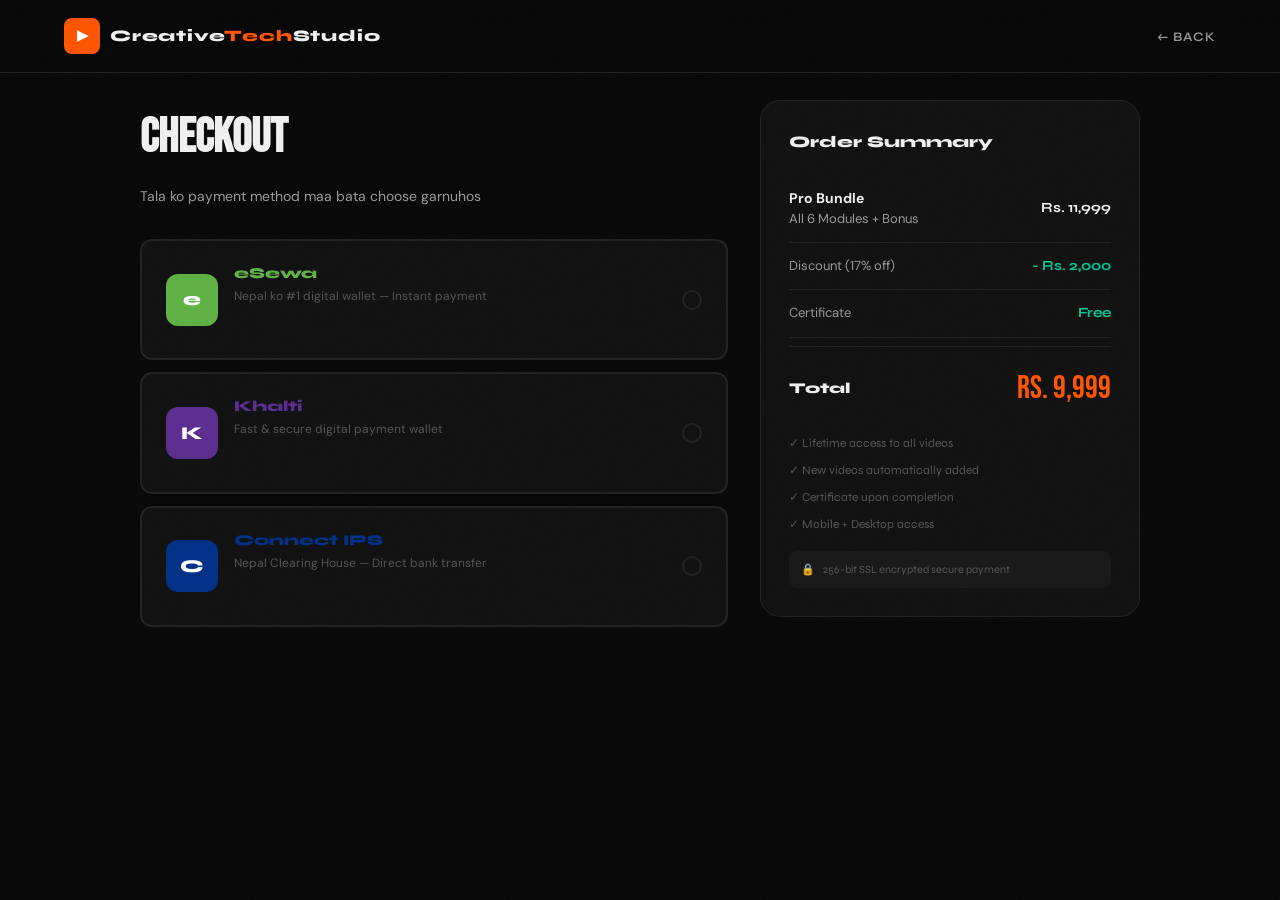
==== payment.html @ a8fd175f "Creative Tech Studio website" ====
<!DOCTYPE html>
<html lang="en">
<head>
  <meta charset="UTF-8"/><meta name="viewport" content="width=device-width, initial-scale=1.0"/>
  <title>Payment — Creative Tech Studio</title>
  <link rel="stylesheet" href="css/main.css"/>
  <link rel="stylesheet" href="css/auth.css"/>
  <!-- Khalti SDK -->
  <script src="https://khalti.s3.ap-south-1.amazonaws.com/KPG/dist/2020.12.17.0.0.0/khalti-checkout.uat.js"></script>
  <style>
    .pay-page { min-height:100vh; background:var(--bg); padding:100px 5% 60px; }
    .pay-inner { max-width:1000px; margin:0 auto; display:grid; grid-template-columns:1fr 380px; gap:32px; }
    @media(max-width:768px){ .pay-inner{grid-template-columns:1fr;} }
    .pay-left h1 { font-family:var(--font-head); font-size:48px; margin-bottom:8px; }
    .pay-left p { color:var(--text2); font-size:14px; margin-bottom:32px; }
    .pay-methods { display:flex; flex-direction:column; gap:12px; margin-bottom:28px; }
    .pay-method {
      background:var(--bg2); border:2px solid var(--border);
      border-radius:var(--radius); padding:20px 24px;
      display:flex; align-items:center; gap:16px;
      cursor:pointer; transition:var(--transition);
    }
    .pay-method:hover { border-color:rgba(255,85,0,0.4); }
    .pay-method.selected { border-color:var(--accent); background:rgba(255,85,0,0.05); }
    .pay-method-logo {
      width:52px; height:52px; border-radius:12px;
      display:grid; place-items:center;
      font-family:var(--font-ui); font-weight:900; font-size:18px;
      flex-shrink:0;
    }
    .pay-method-info h3 { font-family:var(--font-ui); font-size:15px; font-weight:800; }
    .pay-method-info p { font-size:12px; color:var(--text3); margin-top:2px; }
    .pay-method-radio {
      margin-left:auto; width:20px; height:20px;
      border:2px solid var(--border); border-radius:50%;
      display:grid; place-items:center; transition:var(--transition);
    }
    .pay-method.selected .pay-method-radio { border-color:var(--accent); }
    .pay-method.selected .pay-method-radio::after { content:''; width:10px; height:10px; background:var(--accent); border-radius:50%; }

    /* Order Summary */
    .order-summary {
      background:var(--bg2); border:1px solid var(--border);
      border-radius:var(--radius-lg); padding:28px;
      position:sticky; top:90px; height:fit-content;
    }
    .order-summary h3 { font-family:var(--font-ui); font-size:16px; font-weight:800; margin-bottom:20px; }
    .order-item { display:flex; justify-content:space-between; align-items:center; padding:12px 0; border-bottom:1px solid var(--border); }
    .order-item:last-of-type { border-bottom:none; }
    .order-item-name { font-size:13px; color:var(--text2); }
    .order-item-price { font-family:var(--font-ui); font-weight:700; font-size:14px; }
    .order-total { display:flex; justify-content:space-between; align-items:center; padding:16px 0 0; margin-top:8px; border-top:1px solid var(--border); }
    .order-total span:first-child { font-family:var(--font-ui); font-weight:800; font-size:15px; }
    .order-total .total-price { font-family:var(--font-head); font-size:32px; color:var(--accent); }
    .secure-badge { display:flex; align-items:center; gap:8px; font-size:11px; color:var(--text3); margin-top:16px; font-family:var(--font-ui); background:var(--bg3); padding:10px 12px; border-radius:8px; }

    /* Payment Forms */
    .payment-form-section { margin-top:24px; display:none; }
    .payment-form-section.active { display:block; }
    .pay-note { background:rgba(255,215,0,0.08); border:1px solid rgba(255,215,0,0.2); border-radius:8px; padding:12px 16px; font-size:12px; color:var(--accent2); margin-bottom:20px; font-family:var(--font-ui); line-height:1.6; }
    .btn-pay { width:100%; padding:16px; background:var(--accent); color:#fff; border:none; border-radius:10px; font-family:var(--font-ui); font-size:15px; font-weight:800; letter-spacing:0.05em; cursor:pointer; transition:var(--transition); display:flex; align-items:center; justify-content:center; gap:8px; }
    .btn-pay:hover { background:#ff6b1a; transform:translateY(-1px); box-shadow:0 8px 28px rgba(255,85,0,0.4); }
    .btn-pay.green { background:#60B246; }
    .btn-pay.green:hover { background:#4a9e35; }
    .btn-pay.purple { background:#5C2D91; }
    .btn-pay.purple:hover { background:#4a2275; }
    .btn-pay.blue { background:#003087; }
    .btn-pay.blue:hover { background:#002060; }
  </style>
</head>
<body>
<div class="noise"></div>
<div class="toast-container" id="toastContainer"></div>

<nav id="navbar" class="scrolled">
  <div class="nav-inner">
    <a href="index.html" class="nav-logo">
      <div class="logo-icon">▶</div>
      <span class="logo-text">Creative<em>Tech</em>Studio</span>
    </a>
    <ul class="nav-links">
      <li><a href="index.html">← Back</a></li>
    </ul>
  </div>
</nav>

<div class="pay-page">
  <div class="pay-inner">

    <!-- LEFT: Payment Methods -->
    <div class="pay-left">
      <h1>CHECKOUT</h1>
      <p>Tala ko payment method maa bata choose garnuhos</p>

      <div class="pay-methods">

        <!-- eSewa -->
        <div class="pay-method" id="pm-esewa" onclick="selectMethod('esewa')">
          <div class="pay-method-logo" style="background:#60B246;color:#fff;">e</div>
          <div class="pay-method-info">
            <h3 style="color:#60B246;">eSewa</h3>
            <p>Nepal ko #1 digital wallet — Instant payment</p>
          </div>
          <div class="pay-method-radio"></div>
        </div>

        <!-- Khalti -->
        <div class="pay-method" id="pm-khalti" onclick="selectMethod('khalti')">
          <div class="pay-method-logo" style="background:#5C2D91;color:#fff;">K</div>
          <div class="pay-method-info">
            <h3 style="color:#5C2D91;">Khalti</h3>
            <p>Fast & secure digital payment wallet</p>
          </div>
          <div class="pay-method-radio"></div>
        </div>

        <!-- Connect IPS -->
        <div class="pay-method" id="pm-cips" onclick="selectMethod('cips')">
          <div class="pay-method-logo" style="background:#003087;color:#fff;">C</div>
          <div class="pay-method-info">
            <h3 style="color:#003087;">Connect IPS</h3>
            <p>Nepal Clearing House — Direct bank transfer</p>
          </div>
          <div class="pay-method-radio"></div>
        </div>
      </div>

      <!-- eSewa Form -->
      <div class="payment-form-section" id="form-esewa">
        <div class="pay-note">⚠️ eSewa integration: <code>ESEWA_MERCHANT_CODE</code> lai tapaiko eSewa merchant code le replace garnuhos. Live URL: <code>https://esewa.com.np/epay/main</code></div>
        <!-- eSewa hidden form — POST to eSewa gateway -->
        <form id="esewaForm" action="https://uat.esewa.com.np/epay/main" method="POST">
          <input type="hidden" name="tAmt" value="9999"/>
          <input type="hidden" name="amt" value="9999"/>
          <input type="hidden" name="txAmt" value="0"/>
          <input type="hidden" name="pAmt" value="0"/>
          <input type="hidden" name="sAmt" value="0"/>
          <!-- Replace with your eSewa Merchant Code -->
          <input type="hidden" name="scd" value="EPAYTEST"/>
          <input type="hidden" name="pid" value="CTS-PRO-001"/>
          <input type="hidden" name="su" value="http://localhost/payment-success.html"/>
          <input type="hidden" name="fu" value="http://localhost/payment-failed.html"/>
        </form>
        <button class="btn-pay green" onclick="payWithEsewa()">
          <span>Pay Rs. 9,999 with eSewa</span>
          <svg width="20" height="20" viewBox="0 0 24 24" fill="none" stroke="currentColor" stroke-width="2"><path d="M5 12h14M12 5l7 7-7 7"/></svg>
        </button>
      </div>

      <!-- Khalti Form -->
      <div class="payment-form-section" id="form-khalti">
        <div class="pay-note">⚠️ Khalti integration: <code>YOUR_KHALTI_PUBLIC_KEY</code> lai tapaiko Khalti Dashboard bata public key le replace garnuhos.</div>
        <button class="btn-pay purple" onclick="payWithKhalti()">
          <span>Pay Rs. 9,999 with Khalti</span>
          <svg width="20" height="20" viewBox="0 0 24 24" fill="none" stroke="currentColor" stroke-width="2"><path d="M5 12h14M12 5l7 7-7 7"/></svg>
        </button>
      </div>

      <!-- Connect IPS Form -->
      <div class="payment-form-section" id="form-cips">
        <div class="pay-note">⚠️ Connect IPS integration: NCHL merchant credentials ra HMAC signature server-side generate garnuparccha. <a href="https://connectips.com" target="_blank" style="color:var(--accent2)">connectips.com</a> maa merchant account khol्nuhola.</div>
        <div class="form-group" style="margin-bottom:16px;">
          <label class="form-label">Your Bank</label>
          <select class="form-input" style="color:var(--text);">
            <option value="">Select your bank</option>
            <option>Nabil Bank</option>
            <option>Nepal Investment Bank</option>
            <option>Rastriya Banijya Bank</option>
            <option>Everest Bank</option>
            <option>Himalayan Bank</option>
            <option>Siddhartha Bank</option>
            <option>Global IME Bank</option>
            <option>Sanima Bank</option>
            <option>NIC Asia Bank</option>
            <option>Other</option>
          </select>
        </div>
        <button class="btn-pay blue" onclick="payWithCIPS()">
          <span>Pay Rs. 9,999 via Connect IPS</span>
          <svg width="20" height="20" viewBox="0 0 24 24" fill="none" stroke="currentColor" stroke-width="2"><path d="M5 12h14M12 5l7 7-7 7"/></svg>
        </button>
      </div>

    </div>

    <!-- RIGHT: Order Summary -->
    <div class="order-summary">
      <h3>Order Summary</h3>
      <div class="order-item">
        <div>
          <div class="order-item-name" style="font-weight:700;color:var(--text);font-size:14px;">Pro Bundle</div>
          <div class="order-item-name">All 6 Modules + Bonus</div>
        </div>
        <div class="order-item-price">Rs. 11,999</div>
      </div>
      <div class="order-item">
        <div class="order-item-name">Discount (17% off)</div>
        <div class="order-item-price" style="color:var(--green);">- Rs. 2,000</div>
      </div>
      <div class="order-item">
        <div class="order-item-name">Certificate</div>
        <div class="order-item-price" style="color:var(--green);">Free</div>
      </div>
      <div class="order-total">
        <span>Total</span>
        <span class="total-price">Rs. 9,999</span>
      </div>

      <div style="margin-top:20px;font-size:12px;color:var(--text3);font-family:var(--font-ui);">
        <div style="margin-bottom:8px;">✓ Lifetime access to all videos</div>
        <div style="margin-bottom:8px;">✓ New videos automatically added</div>
        <div style="margin-bottom:8px;">✓ Certificate upon completion</div>
        <div>✓ Mobile + Desktop access</div>
      </div>

      <div class="secure-badge">
        🔒 <span>256-bit SSL encrypted secure payment</span>
      </div>
    </div>
  </div>
</div>

<script src="js/auth.js"></script>
<script src="js/payment.js"></script>
</body>
</html>
---- css/main.css ----
/* ═══════════════════════════════════════════════
   CREATIVE TECH STUDIO — Main Stylesheet
   ═══════════════════════════════════════════════ */

@import url('https://fonts.googleapis.com/css2?family=Bebas+Neue&family=Syne:wght@400;600;700;800&family=DM+Sans:ital,opsz,wght@0,9..40,300;0,9..40,400;0,9..40,500;1,9..40,400&display=swap');

/* ── Variables ───────────────────────────────── */
:root {
  --bg:         #080808;
  --bg2:        #111111;
  --bg3:        #181818;
  --border:     #222222;
  --accent:     #FF5500;
  --accent2:    #FFD700;
  --accent3:    #00E5FF;
  --text:       #F0F0F0;
  --text2:      #999999;
  --text3:      #555555;
  --green:      #00C896;
  --purple:     #9999FF;
  --radius:     12px;
  --radius-lg:  20px;
  --shadow:     0 0 40px rgba(255,85,0,0.15);
  --transition: all 0.3s cubic-bezier(0.4,0,0.2,1);
  --font-head:  'Bebas Neue', sans-serif;
  --font-body:  'DM Sans', sans-serif;
  --font-ui:    'Syne', sans-serif;
}

/* ── Reset ───────────────────────────────────── */
*, *::before, *::after { box-sizing: border-box; margin: 0; padding: 0; }
html { scroll-behavior: smooth; font-size: 16px; }
body {
  background: var(--bg);
  color: var(--text);
  font-family: var(--font-body);
  line-height: 1.6;
  overflow-x: hidden;
}
a { color: inherit; text-decoration: none; }
button { cursor: pointer; font-family: var(--font-body); border: none; background: none; }
img { max-width: 100%; display: block; }
ul { list-style: none; }

/* ── Scrollbar ───────────────────────────────── */
::-webkit-scrollbar { width: 4px; }
::-webkit-scrollbar-track { background: var(--bg); }
::-webkit-scrollbar-thumb { background: var(--accent); border-radius: 2px; }

/* ── Selection ───────────────────────────────── */
::selection { background: var(--accent); color: #fff; }

/* ── Noise Overlay ───────────────────────────── */
.noise {
  position: fixed; inset: 0; z-index: 9999;
  pointer-events: none;
  opacity: 0.025;
  background-image: url("data:image/svg+xml,%3Csvg viewBox='0 0 256 256' xmlns='http://www.w3.org/2000/svg'%3E%3Cfilter id='noise'%3E%3CfeTurbulence type='fractalNoise' baseFrequency='0.9' numOctaves='4' stitchTiles='stitch'/%3E%3C/filter%3E%3Crect width='100%25' height='100%25' filter='url(%23noise)'/%3E%3C/svg%3E");
  background-size: 256px 256px;
}

/* ── Cursor ──────────────────────────────────── */
.cursor, .cursor-follower { position: fixed; border-radius: 50%; pointer-events: none; z-index: 9998; transition: transform 0.1s ease; }
.cursor { width: 8px; height: 8px; background: var(--accent); top: -4px; left: -4px; }
.cursor-follower { width: 32px; height: 32px; border: 1px solid rgba(255,85,0,0.4); top: -16px; left: -16px; transition: transform 0.15s ease, opacity 0.3s; }
.cursor.hover { transform: scale(2.5); background: var(--accent2); }
.cursor-follower.hover { transform: scale(1.8); opacity: 0; }
@media (pointer: coarse) { .cursor, .cursor-follower { display: none; } }

/* ── Navbar ──────────────────────────────────── */
#navbar {
  position: fixed; top: 0; left: 0; right: 0; z-index: 1000;
  padding: 0 5%;
  transition: var(--transition);
}
#navbar.scrolled {
  background: rgba(8,8,8,0.92);
  backdrop-filter: blur(20px);
  border-bottom: 1px solid var(--border);
}
.nav-inner {
  max-width: 1280px; margin: 0 auto;
  display: flex; align-items: center; justify-content: space-between;
  height: 72px;
}
.nav-logo { display: flex; align-items: center; gap: 10px; }
.logo-icon {
  width: 36px; height: 36px;
  background: var(--accent);
  border-radius: 8px;
  display: grid; place-items: center;
  font-size: 14px; color: #fff;
  font-family: var(--font-ui); font-weight: 700;
}
.logo-text {
  font-family: var(--font-ui);
  font-size: 16px; font-weight: 800;
  letter-spacing: 0.05em;
}
.logo-text em { color: var(--accent); font-style: normal; }

.nav-links { display: flex; align-items: center; gap: 36px; }
.nav-links a {
  font-family: var(--font-ui); font-size: 13px; font-weight: 600;
  letter-spacing: 0.08em; text-transform: uppercase;
  color: var(--text2); transition: var(--transition);
}
.nav-links a:hover { color: var(--text); }
.nav-links .nav-cta {
  background: var(--accent);
  color: #fff; padding: 9px 22px;
  border-radius: 6px;
  transition: var(--transition);
}
.nav-links .nav-cta:hover { background: #ff6b1a; transform: translateY(-1px); }

.hamburger { display: none; flex-direction: column; gap: 5px; padding: 4px; }
.hamburger span { width: 24px; height: 2px; background: var(--text); border-radius: 2px; transition: var(--transition); display: block; }
.hamburger.open span:nth-child(1) { transform: translateY(7px) rotate(45deg); }
.hamburger.open span:nth-child(2) { opacity: 0; }
.hamburger.open span:nth-child(3) { transform: translateY(-7px) rotate(-45deg); }

.mobile-menu {
  position: fixed; inset: 0; z-index: 999;
  background: var(--bg2);
  display: flex; align-items: center; justify-content: center;
  transform: translateX(-100%);
  transition: transform 0.4s cubic-bezier(0.4,0,0.2,1);
}
.mobile-menu.open { transform: translateX(0); }
.mobile-menu ul { display: flex; flex-direction: column; align-items: center; gap: 32px; }
.mobile-menu a { font-family: var(--font-head); font-size: 40px; color: var(--text2); transition: var(--transition); }
.mobile-menu a:hover { color: var(--accent); }

/* ── Hero ────────────────────────────────────── */
.hero {
  min-height: 100vh; position: relative;
  display: flex; align-items: center;
  padding: 120px 5% 60px;
  overflow: hidden;
}
.hero-bg { position: absolute; inset: 0; }
.orb {
  position: absolute; border-radius: 50%;
  filter: blur(80px); opacity: 0.15;
  animation: orbFloat 8s ease-in-out infinite;
}
.orb-1 { width: 500px; height: 500px; background: var(--accent); top: -100px; right: -100px; animation-delay: 0s; }
.orb-2 { width: 300px; height: 300px; background: var(--accent3); bottom: 100px; left: -50px; animation-delay: 3s; }
.orb-3 { width: 200px; height: 200px; background: var(--accent2); top: 50%; left: 40%; animation-delay: 5s; }
@keyframes orbFloat {
  0%, 100% { transform: translate(0,0) scale(1); }
  50% { transform: translate(20px,-30px) scale(1.1); }
}
.grid-lines {
  position: absolute; inset: 0;
  background-image:
    linear-gradient(rgba(255,255,255,0.02) 1px, transparent 1px),
    linear-gradient(90deg, rgba(255,255,255,0.02) 1px, transparent 1px);
  background-size: 60px 60px;
}

.hero-content { max-width: 1280px; margin: 0 auto; width: 100%; position: relative; z-index: 2; }
.hero-badge {
  display: inline-flex; align-items: center; gap: 8px;
  background: rgba(255,85,0,0.1);
  border: 1px solid rgba(255,85,0,0.3);
  color: var(--accent);
  padding: 8px 16px; border-radius: 100px;
  font-family: var(--font-ui); font-size: 11px; font-weight: 700;
  letter-spacing: 0.15em; text-transform: uppercase;
  margin-bottom: 24px;
}
.badge-dot {
  width: 6px; height: 6px; background: var(--accent);
  border-radius: 50%;
  animation: pulse 2s ease-in-out infinite;
}
@keyframes pulse { 0%,100%{opacity:1;transform:scale(1)} 50%{opacity:0.5;transform:scale(1.4)} }

.hero-title {
  font-family: var(--font-head);
  font-size: clamp(64px, 10vw, 120px);
  line-height: 0.92;
  letter-spacing: 0.02em;
  margin-bottom: 28px;
}
.title-line { display: block; }
.accent-line {
  -webkit-text-stroke: 2px var(--accent);
  color: transparent;
  position: relative;
}

.hero-desc {
  font-size: 16px; color: var(--text2); line-height: 1.7;
  max-width: 560px; margin-bottom: 40px;
}

.hero-btns { display: flex; gap: 16px; align-items: center; flex-wrap: wrap; margin-bottom: 64px; }
.btn-primary {
  display: inline-flex; align-items: center; gap: 10px;
  background: var(--accent); color: #fff;
  padding: 14px 28px; border-radius: 8px;
  font-family: var(--font-ui); font-weight: 700; font-size: 14px;
  letter-spacing: 0.05em;
  transition: var(--transition);
  position: relative; overflow: hidden;
}
.btn-primary::before {
  content: ''; position: absolute; inset: 0;
  background: linear-gradient(135deg,rgba(255,255,255,0.1),transparent);
  opacity: 0; transition: var(--transition);
}
.btn-primary:hover { transform: translateY(-2px); box-shadow: 0 8px 30px rgba(255,85,0,0.4); }
.btn-primary:hover::before { opacity: 1; }

.btn-ghost {
  display: inline-flex; align-items: center; gap: 10px;
  border: 1px solid var(--border); color: var(--text2);
  padding: 14px 28px; border-radius: 8px;
  font-family: var(--font-ui); font-weight: 600; font-size: 14px;
  letter-spacing: 0.05em; transition: var(--transition);
}
.btn-ghost:hover { border-color: var(--accent); color: var(--accent); background: rgba(255,85,0,0.05); }

.btn-secondary {
  display: inline-flex; align-items: center; gap: 10px;
  background: var(--bg3); color: var(--text);
  padding: 12px 24px; border-radius: 8px;
  font-family: var(--font-ui); font-weight: 600; font-size: 13px;
  border: 1px solid var(--border); transition: var(--transition);
}
.btn-secondary:hover { border-color: var(--accent); color: var(--accent); }

.hero-stats { display: flex; align-items: center; gap: 0; flex-wrap: wrap; }
.stat { padding: 0 32px; text-align: center; }
.stat:first-child { padding-left: 0; }
.stat-num { font-family: var(--font-head); font-size: 52px; color: var(--accent); line-height: 1; }
.stat-plus { font-family: var(--font-head); font-size: 32px; color: var(--accent); }
.stat-suffix { font-family: var(--font-head); font-size: 28px; color: var(--text2); }
.stat-label { display: block; font-family: var(--font-ui); font-size: 11px; color: var(--text3); letter-spacing: 0.12em; text-transform: uppercase; margin-top: 4px; font-weight: 600; }
.stat-divider { width: 1px; height: 48px; background: var(--border); }

.scroll-indicator {
  position: absolute; bottom: 40px; left: 5%;
  display: flex; flex-direction: column; align-items: center; gap: 8px;
  color: var(--text3); font-family: var(--font-ui); font-size: 10px;
  letter-spacing: 0.2em; text-transform: uppercase; font-weight: 600;
}
.scroll-line {
  width: 1px; height: 60px;
  background: linear-gradient(to bottom, var(--accent), transparent);
  animation: scrollLine 2s ease-in-out infinite;
}
@keyframes scrollLine { 0%,100%{opacity:1;transform:scaleY(1)} 50%{opacity:0.3;transform:scaleY(0.5)} }

/* ── Section Commons ─────────────────────────── */
section { padding: 100px 5%; }
.section-header { margin-bottom: 64px; }
.section-tag {
  display: inline-block;
  font-family: var(--font-ui); font-size: 11px; font-weight: 700;
  letter-spacing: 0.2em; text-transform: uppercase; color: var(--accent);
  background: rgba(255,85,0,0.1); border: 1px solid rgba(255,85,0,0.2);
  padding: 6px 14px; border-radius: 4px; margin-bottom: 16px;
}
.section-title {
  font-family: var(--font-head); font-size: clamp(40px, 6vw, 72px);
  line-height: 0.95; color: var(--text);
}
.section-title em { color: var(--accent); font-style: normal; }

/* ── Modules Grid ────────────────────────────── */
.modules-section { background: var(--bg); }
.modules-grid {
  max-width: 1280px; margin: 0 auto;
  display: grid;
  grid-template-columns: repeat(auto-fill, minmax(340px, 1fr));
  gap: 20px;
}

.module-card {
  background: var(--bg2);
  border: 1px solid var(--border);
  border-radius: var(--radius-lg);
  padding: 32px;
  position: relative; overflow: hidden;
  transition: var(--transition);
  cursor: default;
}
.module-card::before {
  content: ''; position: absolute; top: 0; left: 0; right: 0;
  height: 2px;
  background: var(--card-color, var(--accent));
}
.module-card:hover { border-color: rgba(255,85,0,0.3); transform: translateY(-4px); }
.card-glow {
  position: absolute; top: -60px; right: -60px;
  width: 160px; height: 160px;
  background: var(--glow);
  border-radius: 50%; filter: blur(60px); opacity: 0;
  transition: opacity 0.4s;
}
.module-card:hover .card-glow { opacity: 0.12; }

.card-header { display: flex; justify-content: space-between; align-items: flex-start; margin-bottom: 20px; }
.card-badge {
  width: 44px; height: 44px; border-radius: 10px;
  display: grid; place-items: center;
  font-family: var(--font-ui); font-weight: 800; font-size: 14px; color: #fff;
  letter-spacing: 0.05em;
}
.card-num { font-family: var(--font-head); font-size: 48px; color: var(--border); line-height: 1; }
.card-title { font-family: var(--font-head); font-size: 26px; line-height: 1.1; margin-bottom: 8px; }
.card-sub { font-size: 12px; color: var(--text3); font-style: italic; margin-bottom: 24px; font-family: var(--font-ui); }
.card-levels { display: flex; flex-direction: column; gap: 8px; margin-bottom: 24px; }
.level-row { display: flex; align-items: center; justify-content: space-between; }
.level-tag {
  font-family: var(--font-ui); font-size: 10px; font-weight: 700;
  letter-spacing: 0.1em; text-transform: uppercase;
  padding: 3px 10px; border-radius: 100px;
}
.level-tag.beginner { background: rgba(0,200,150,0.15); color: var(--green); }
.level-tag.intermediate { background: rgba(255,215,0,0.15); color: var(--accent2); }
.level-tag.pro { background: rgba(255,85,0,0.15); color: var(--accent); }
.level-topics { font-size: 12px; color: var(--text3); font-family: var(--font-ui); }

.card-topics { overflow: hidden; max-height: 0; transition: max-height 0.5s cubic-bezier(0.4,0,0.2,1); }
.card-topics.open { max-height: 1000px; }
.topic-list { padding-top: 16px; border-top: 1px solid var(--border); }
.topic-group { margin-bottom: 16px; }
.tg-label { font-family: var(--font-ui); font-size: 11px; font-weight: 700; color: var(--text2); margin-bottom: 8px; letter-spacing: 0.08em; }
.topic-group ul { display: flex; flex-direction: column; gap: 6px; }
.topic-group li {
  font-size: 12px; color: var(--text2); padding-left: 14px; position: relative; line-height: 1.5;
}
.topic-group li::before { content: '›'; position: absolute; left: 0; color: var(--accent); font-weight: 700; }

.card-toggle {
  display: flex; align-items: center; gap: 6px;
  font-family: var(--font-ui); font-size: 12px; font-weight: 700;
  color: var(--accent); letter-spacing: 0.05em;
  padding: 10px 0; border-bottom: none; width: 100%;
  transition: var(--transition);
}
.card-toggle:hover { gap: 10px; }
.card-toggle svg { transition: transform 0.3s; }
.card-toggle.active svg { transform: rotate(180deg); }

/* ── Bonus ───────────────────────────────────── */
.bonus-section { background: var(--bg2); }
.bonus-grid { max-width: 1280px; margin: 0 auto; display: grid; grid-template-columns: repeat(auto-fill, minmax(280px, 1fr)); gap: 16px; }
.bonus-card {
  background: var(--bg3); border: 1px solid var(--border);
  border-radius: var(--radius); padding: 24px;
  display: flex; gap: 16px; align-items: flex-start;
  transition: var(--transition);
}
.bonus-card:hover { border-color: rgba(255,215,0,0.3); transform: translateY(-2px); }
.bonus-icon {
  width: 40px; height: 40px; flex-shrink: 0;
  background: rgba(255,215,0,0.1); border-radius: 10px;
  display: grid; place-items: center; font-size: 20px;
}
.bonus-card h4 { font-family: var(--font-ui); font-size: 14px; font-weight: 700; color: var(--accent2); margin-bottom: 6px; }
.bonus-card p { font-size: 12px; color: var(--text2); line-height: 1.6; }

/* ── Pricing ─────────────────────────────────── */
.pricing-section { background: var(--bg); }
.pricing-grid { max-width: 1280px; margin: 0 auto; display: grid; grid-template-columns: repeat(auto-fill, minmax(300px, 1fr)); gap: 20px; }
.price-card {
  background: var(--bg2); border: 1px solid var(--border);
  border-radius: var(--radius-lg); padding: 40px 32px;
  position: relative; transition: var(--transition);
}
.price-card.featured {
  border-color: var(--accent);
  background: linear-gradient(135deg, rgba(255,85,0,0.05), var(--bg2));
}
.price-card:hover { transform: translateY(-4px); }
.price-popular {
  position: absolute; top: -12px; left: 50%; transform: translateX(-50%);
  background: var(--accent); color: #fff;
  font-family: var(--font-ui); font-size: 10px; font-weight: 800;
  letter-spacing: 0.15em; text-transform: uppercase;
  padding: 4px 16px; border-radius: 100px;
}
.price-name { font-family: var(--font-ui); font-size: 13px; font-weight: 700; color: var(--text3); letter-spacing: 0.1em; text-transform: uppercase; margin-bottom: 16px; }
.price-amount { font-family: var(--font-head); font-size: 56px; color: var(--text); line-height: 1; margin-bottom: 4px; }
.price-currency { font-family: var(--font-ui); font-size: 18px; color: var(--accent); vertical-align: top; line-height: 2; }
.price-period { font-size: 13px; color: var(--text3); margin-bottom: 32px; }
.price-features { display: flex; flex-direction: column; gap: 12px; margin-bottom: 32px; }
.price-feat { display: flex; align-items: center; gap: 10px; font-size: 13px; color: var(--text2); }
.price-feat .check { color: var(--green); font-weight: 700; }
.price-feat .cross { color: var(--text3); }

/* ── Payment Methods ─────────────────────────── */
.payment-section { background: var(--bg2); }
.payment-logos { max-width: 1280px; margin: 0 auto; display: flex; align-items: center; justify-content: center; gap: 20px; flex-wrap: wrap; }
.pay-logo {
  background: var(--bg3); border: 1px solid var(--border);
  border-radius: var(--radius); padding: 20px 36px;
  display: flex; align-items: center; gap: 12px;
  transition: var(--transition); cursor: default;
}
.pay-logo:hover { border-color: var(--accent); transform: translateY(-2px); }
.pay-logo-icon { width: 36px; height: 36px; border-radius: 8px; display: grid; place-items: center; font-size: 18px; font-weight: 900; font-family: var(--font-ui); }
.pay-logo-name { font-family: var(--font-ui); font-weight: 700; font-size: 16px; }
.esewa-icon { background: #60B246; color: #fff; }
.khalti-icon { background: #5C2D91; color: #fff; }
.cips-icon { background: #003087; color: #fff; }
.esewa-name { color: #60B246; }
.khalti-name { color: #5C2D91; }
.cips-name { color: #003087; }

/* ── Schedule ────────────────────────────────── */
.schedule-section { background: var(--bg); }
.schedule-grid { max-width: 900px; margin: 0 auto; display: flex; flex-direction: column; gap: 0; position: relative; }
.schedule-grid::before {
  content: ''; position: absolute; left: 60px; top: 0; bottom: 0; width: 1px;
  background: linear-gradient(to bottom, var(--accent), transparent);
}
.schedule-item {
  display: flex; gap: 32px; align-items: flex-start;
  padding: 24px 0; border-bottom: 1px solid var(--border);
  position: relative;
}
.schedule-item:last-child { border-bottom: none; }
.sched-week {
  min-width: 120px; text-align: right;
  font-family: var(--font-head); font-size: 18px; color: var(--accent);
  padding-right: 0;
}
.sched-dot {
  width: 12px; height: 12px; flex-shrink: 0;
  background: var(--accent); border-radius: 50%;
  margin-top: 4px; position: relative; z-index: 1;
  box-shadow: 0 0 0 4px rgba(255,85,0,0.2);
}
.sched-content h4 { font-family: var(--font-ui); font-weight: 700; font-size: 15px; color: var(--text); }
.sched-content p { font-size: 13px; color: var(--text2); margin-top: 4px; }

/* ── CTA / Enroll ────────────────────────────── */
.enroll-section {
  background: var(--bg2);
  text-align: center; padding: 120px 5%;
}
.enroll-inner { max-width: 700px; margin: 0 auto; }
.enroll-section .section-title { margin-bottom: 20px; }
.enroll-section p { font-size: 16px; color: var(--text2); margin-bottom: 40px; max-width: 500px; margin-left: auto; margin-right: auto; }
.enroll-btns { display: flex; gap: 16px; justify-content: center; flex-wrap: wrap; }

/* ── Footer ──────────────────────────────────── */
footer {
  background: var(--bg); border-top: 1px solid var(--border);
  padding: 60px 5% 32px;
}
.footer-inner { max-width: 1280px; margin: 0 auto; }
.footer-top { display: flex; justify-content: space-between; align-items: flex-start; gap: 40px; margin-bottom: 48px; flex-wrap: wrap; }
.footer-brand .logo-text { font-size: 20px; margin-bottom: 12px; }
.footer-brand p { font-size: 13px; color: var(--text3); max-width: 280px; line-height: 1.7; }
.footer-links h5 { font-family: var(--font-ui); font-size: 11px; font-weight: 700; color: var(--text3); letter-spacing: 0.15em; text-transform: uppercase; margin-bottom: 16px; }
.footer-links ul { display: flex; flex-direction: column; gap: 10px; }
.footer-links a { font-size: 13px; color: var(--text2); transition: var(--transition); }
.footer-links a:hover { color: var(--accent); }
.footer-bottom { border-top: 1px solid var(--border); padding-top: 24px; display: flex; justify-content: space-between; align-items: center; flex-wrap: wrap; gap: 12px; }
.footer-bottom p { font-size: 12px; color: var(--text3); }

/* ── Reveal Animation ───────────────────────── */
.reveal {
  opacity: 0; transform: translateY(30px);
  transition: opacity 0.7s cubic-bezier(0.4,0,0.2,1), transform 0.7s cubic-bezier(0.4,0,0.2,1);
}
.reveal.visible { opacity: 1; transform: translateY(0); }
.reveal-delay-1 { transition-delay: 0.1s; }
.reveal-delay-2 { transition-delay: 0.2s; }
.reveal-delay-3 { transition-delay: 0.3s; }
.reveal-delay-4 { transition-delay: 0.4s; }

/* ── Responsive ──────────────────────────────── */
@media (max-width: 768px) {
  .nav-links { display: none; }
  .hamburger { display: flex; }
  .hero-title { font-size: clamp(52px, 14vw, 80px); }
  .hero-stats { gap: 0; }
  .stat { padding: 0 16px; }
  .stat-num { font-size: 38px; }
  .stat-divider { height: 32px; }
  .schedule-grid::before { left: 80px; }
  .sched-week { min-width: 80px; font-size: 14px; }
  .modules-grid, .bonus-grid, .pricing-grid { grid-template-columns: 1fr; }
  section { padding: 72px 5%; }
}
---- css/auth.css ----
/* ═══════════════════════════════════════════════
   CREATIVE TECH STUDIO — Auth Stylesheet
   ═══════════════════════════════════════════════ */

.auth-page {
  min-height: 100vh;
  display: flex;
  background: var(--bg);
  position: relative;
  overflow: hidden;
}

/* ── Left Panel ──────────────────────────────── */
.auth-left {
  flex: 1;
  display: none;
  flex-direction: column;
  justify-content: space-between;
  padding: 48px;
  background: linear-gradient(135deg, #0F0A00, #1A0800);
  border-right: 1px solid var(--border);
  position: relative;
  overflow: hidden;
}
@media (min-width: 1024px) { .auth-left { display: flex; } }

.auth-left-bg {
  position: absolute; inset: 0;
  background-image: radial-gradient(circle at 30% 50%, rgba(255,85,0,0.08) 0%, transparent 60%),
                    radial-gradient(circle at 80% 80%, rgba(255,215,0,0.05) 0%, transparent 50%);
}
.auth-left-grid {
  position: absolute; inset: 0;
  background-image:
    linear-gradient(rgba(255,255,255,0.02) 1px, transparent 1px),
    linear-gradient(90deg, rgba(255,255,255,0.02) 1px, transparent 1px);
  background-size: 40px 40px;
}
.auth-left-content { position: relative; z-index: 2; }
.auth-left-brand { margin-bottom: 48px; }
.auth-left-brand .nav-logo { margin-bottom: 0; }
.auth-tagline {
  font-family: var(--font-head);
  font-size: 52px; line-height: 0.92;
  margin-top: 40px;
}
.auth-tagline .orange { color: var(--accent); }
.auth-tagline .outline {
  -webkit-text-stroke: 1px rgba(255,255,255,0.3);
  color: transparent;
}
.auth-desc { font-size: 14px; color: var(--text2); line-height: 1.7; max-width: 360px; margin-top: 20px; }

.auth-features { position: relative; z-index: 2; }
.auth-feature-item { display: flex; align-items: center; gap: 12px; margin-bottom: 16px; }
.auth-feature-icon {
  width: 36px; height: 36px; flex-shrink: 0;
  background: rgba(255,85,0,0.1); border-radius: 8px;
  display: grid; place-items: center; font-size: 16px;
}
.auth-feature-item span { font-size: 13px; color: var(--text2); font-family: var(--font-ui); }
.auth-feature-item strong { color: var(--text); }

/* ── Right Panel ─────────────────────────────── */
.auth-right {
  flex: 1; max-width: 560px; width: 100%;
  display: flex; align-items: center; justify-content: center;
  padding: 48px 40px;
  overflow-y: auto;
}
@media (min-width: 1024px) { .auth-right { max-width: 480px; } }

.auth-box { width: 100%; max-width: 420px; }

/* Mobile logo */
.auth-mobile-logo {
  display: flex; align-items: center; gap: 10px;
  margin-bottom: 40px;
}
@media (min-width: 1024px) { .auth-mobile-logo { display: none; } }

/* ── Auth Tabs ───────────────────────────────── */
.auth-tabs {
  display: flex; gap: 0;
  background: var(--bg2);
  border-radius: 10px; padding: 4px;
  margin-bottom: 36px;
  border: 1px solid var(--border);
}
.auth-tab {
  flex: 1; padding: 10px;
  font-family: var(--font-ui); font-size: 13px; font-weight: 700;
  text-align: center; border-radius: 8px;
  color: var(--text3); transition: var(--transition);
  cursor: pointer; border: none; background: none;
}
.auth-tab.active {
  background: var(--accent); color: #fff;
  box-shadow: 0 4px 16px rgba(255,85,0,0.3);
}

/* ── Form ────────────────────────────────────── */
.auth-form-title {
  font-family: var(--font-head); font-size: 36px;
  color: var(--text); margin-bottom: 8px;
}
.auth-form-sub { font-size: 13px; color: var(--text3); margin-bottom: 32px; }
.auth-form-sub a { color: var(--accent); }

.form-group { margin-bottom: 20px; position: relative; }
.form-label {
  display: block; font-family: var(--font-ui);
  font-size: 12px; font-weight: 700;
  color: var(--text2); letter-spacing: 0.08em;
  text-transform: uppercase; margin-bottom: 8px;
}
.form-input {
  width: 100%; padding: 13px 16px;
  background: var(--bg2); border: 1px solid var(--border);
  border-radius: 8px; color: var(--text);
  font-family: var(--font-body); font-size: 14px;
  transition: var(--transition); outline: none;
  -webkit-appearance: none;
}
.form-input:focus { border-color: var(--accent); box-shadow: 0 0 0 3px rgba(255,85,0,0.1); }
.form-input.error { border-color: #FF4444; }
.form-input::placeholder { color: var(--text3); }

.form-input-icon { position: relative; }
.form-input-icon .form-input { padding-right: 44px; }
.input-icon {
  position: absolute; right: 14px; top: 50%;
  transform: translateY(-50%);
  color: var(--text3); cursor: pointer; transition: var(--transition);
  display: flex; align-items: center;
}
.input-icon:hover { color: var(--accent); }

.form-error {
  font-size: 11px; color: #FF4444;
  margin-top: 6px; display: none; font-family: var(--font-ui);
}
.form-error.show { display: block; }

.form-row { display: grid; grid-template-columns: 1fr 1fr; gap: 16px; }

.form-check { display: flex; align-items: flex-start; gap: 10px; margin-bottom: 24px; }
.form-check input[type="checkbox"] { 
  width: 16px; height: 16px; flex-shrink: 0; margin-top: 2px;
  accent-color: var(--accent); cursor: pointer;
}
.form-check label { font-size: 12px; color: var(--text2); cursor: pointer; line-height: 1.5; }
.form-check a { color: var(--accent); }

.form-forgot {
  display: flex; justify-content: flex-end;
  margin-top: -12px; margin-bottom: 24px;
}
.form-forgot a { font-size: 12px; color: var(--accent); font-family: var(--font-ui); font-weight: 600; transition: var(--transition); }
.form-forgot a:hover { text-decoration: underline; }

.btn-auth {
  width: 100%; padding: 14px;
  background: var(--accent); color: #fff;
  border-radius: 8px; border: none;
  font-family: var(--font-ui); font-size: 14px; font-weight: 800;
  letter-spacing: 0.05em; text-transform: uppercase;
  cursor: pointer; transition: var(--transition);
  display: flex; align-items: center; justify-content: center; gap: 8px;
  position: relative; overflow: hidden;
}
.btn-auth:hover { background: #ff6b1a; transform: translateY(-1px); box-shadow: 0 8px 24px rgba(255,85,0,0.35); }
.btn-auth:active { transform: translateY(0); }
.btn-auth.loading { pointer-events: none; opacity: 0.7; }
.btn-spinner {
  width: 18px; height: 18px;
  border: 2px solid rgba(255,255,255,0.3);
  border-top-color: #fff;
  border-radius: 50%;
  animation: spin 0.7s linear infinite;
  display: none;
}
.btn-auth.loading .btn-spinner { display: block; }
.btn-auth.loading .btn-text { opacity: 0.7; }
@keyframes spin { to { transform: rotate(360deg); } }

.auth-divider {
  display: flex; align-items: center; gap: 12px;
  margin: 24px 0; color: var(--text3); font-size: 12px;
  font-family: var(--font-ui);
}
.auth-divider::before, .auth-divider::after {
  content: ''; flex: 1; height: 1px; background: var(--border);
}

/* ── Success Box ─────────────────────────────── */
.auth-success {
  text-align: center; padding: 20px;
  display: none;
}
.auth-success.show { display: block; }
.success-icon {
  width: 72px; height: 72px; margin: 0 auto 20px;
  background: rgba(0,200,150,0.1); border-radius: 50%;
  border: 2px solid var(--green);
  display: flex; align-items: center; justify-content: center;
  font-size: 32px;
}
.auth-success h3 { font-family: var(--font-head); font-size: 28px; margin-bottom: 12px; }
.auth-success p { font-size: 13px; color: var(--text2); line-height: 1.7; }

/* ── Password Strength ───────────────────────── */
.pw-strength { margin-top: 8px; }
.pw-strength-bar {
  height: 3px; background: var(--border); border-radius: 2px; overflow: hidden; margin-bottom: 4px;
}
.pw-strength-fill {
  height: 100%; border-radius: 2px; width: 0;
  transition: width 0.4s, background 0.4s;
}
.pw-strength-text { font-size: 11px; font-family: var(--font-ui); color: var(--text3); }

/* ── OTP Input ───────────────────────────────── */
.otp-inputs { display: flex; gap: 12px; justify-content: center; margin: 24px 0; }
.otp-input {
  width: 52px; height: 60px;
  background: var(--bg2); border: 1px solid var(--border);
  border-radius: 10px; text-align: center;
  font-family: var(--font-head); font-size: 28px; color: var(--text);
  outline: none; transition: var(--transition);
}
.otp-input:focus { border-color: var(--accent); box-shadow: 0 0 0 3px rgba(255,85,0,0.1); }
.otp-input.filled { border-color: var(--green); }

.resend-otp { text-align: center; font-size: 12px; color: var(--text3); margin-top: 12px; font-family: var(--font-ui); }
.resend-otp button { color: var(--accent); font-weight: 700; background: none; border: none; cursor: pointer; font-size: 12px; font-family: var(--font-ui); }
.resend-otp button:disabled { color: var(--text3); cursor: default; }

/* ── Password Reset Steps ────────────────────── */
.step-indicator {
  display: flex; align-items: center; gap: 0;
  margin-bottom: 32px;
}
.step-dot {
  width: 28px; height: 28px; border-radius: 50%;
  background: var(--bg3); border: 1px solid var(--border);
  display: grid; place-items: center;
  font-family: var(--font-ui); font-size: 11px; font-weight: 800;
  color: var(--text3); transition: var(--transition);
}
.step-dot.active { background: var(--accent); border-color: var(--accent); color: #fff; }
.step-dot.done { background: var(--green); border-color: var(--green); color: #fff; }
.step-line { flex: 1; height: 1px; background: var(--border); }
.step-line.done { background: var(--green); }

/* ── Forgot Page Specific ────────────────────── */
.forgot-step { display: none; }
.forgot-step.active { display: block; }

/* ── Toast Notification ──────────────────────── */
.toast-container {
  position: fixed; top: 88px; right: 24px; z-index: 9000;
  display: flex; flex-direction: column; gap: 8px;
}
.toast {
  background: var(--bg2); border: 1px solid var(--border);
  border-radius: 10px; padding: 14px 18px;
  display: flex; align-items: center; gap: 12px;
  min-width: 280px; max-width: 360px;
  box-shadow: 0 8px 32px rgba(0,0,0,0.5);
  transform: translateX(120%); transition: transform 0.4s cubic-bezier(0.4,0,0.2,1);
  font-family: var(--font-ui);
}
.toast.show { transform: translateX(0); }
.toast.success { border-color: var(--green); }
.toast.error { border-color: #FF4444; }
.toast-icon { font-size: 20px; flex-shrink: 0; }
.toast-message { font-size: 13px; color: var(--text); }
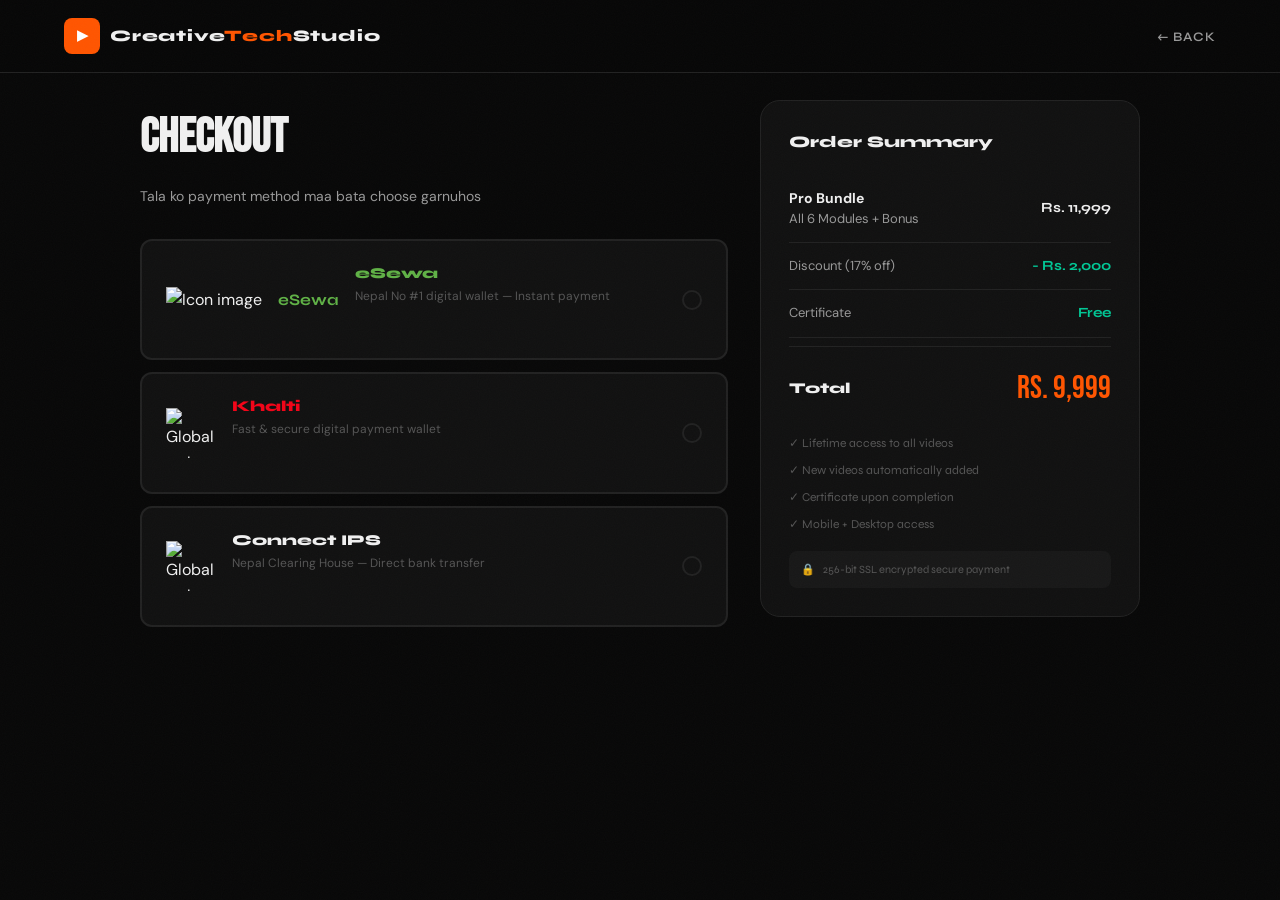
==== commit 2130e8d2: "logo update" ====
--- a/payment.html
+++ b/payment.html
@@ -96,19 +96,20 @@
 
         <!-- eSewa -->
         <div class="pay-method" id="pm-esewa" onclick="selectMethod('esewa')">
-          <div class="pay-method-logo" style="background:#60B246;color:#fff;">e</div>
+          <img src="https://play-lh.googleusercontent.com/MRzMmiJAe0-xaEkDKB0MKwv1a3kjDieSfNuaIlRo750_EgqxjRFWKKF7xQyRSb4O95Y=w50-h50-rw" srcset="https://play-lh.googleusercontent.com/MRzMmiJAe0-xaEkDKB0MKwv1a3kjDieSfNuaIlRo750_EgqxjRFWKKF7xQyRSb4O95Y=w480-h960-rw 2x" class="T75of nm4vBd arM4bb" aria-hidden="true" alt="Icon image" itemprop="image" data-iml="1056.9000000003725" data-atf="true">      <span class="pay-logo-name esewa-name">eSewa</span>
+
           <div class="pay-method-info">
             <h3 style="color:#60B246;">eSewa</h3>
-            <p>Nepal ko #1 digital wallet — Instant payment</p>
+            <p>Nepal No #1 digital wallet — Instant payment</p>
           </div>
           <div class="pay-method-radio"></div>
         </div>
 
         <!-- Khalti -->
         <div class="pay-method" id="pm-khalti" onclick="selectMethod('khalti')">
-          <div class="pay-method-logo" style="background:#5C2D91;color:#fff;">K</div>
+      <img src="https://th.bing.com/th/id/ODF.WM7arqOG7xvNja7y1nqhJg?w=32&amp;h=32&amp;qlt=90&amp;pcl=fffffc&amp;o=6&amp;pid=1.2" height="50" width="50" alt="Global web icon" class="rms_img" data-bm="53">
           <div class="pay-method-info">
-            <h3 style="color:#5C2D91;">Khalti</h3>
+            <h3 style="color:#f30418;">Khalti</h3>
             <p>Fast & secure digital payment wallet</p>
           </div>
           <div class="pay-method-radio"></div>
@@ -116,9 +117,10 @@
 
         <!-- Connect IPS -->
         <div class="pay-method" id="pm-cips" onclick="selectMethod('cips')">
-          <div class="pay-method-logo" style="background:#003087;color:#fff;">C</div>
+              <img src="https://th.bing.com/th/id/ODF.8jW3-B4_b1uRvPiYJp1P1Q?w=32&amp;h=32&amp;qlt=90&amp;pcl=fffffa&amp;o=6&amp;pid=1.2" height="50" width="50" alt="Global web icon" class="rms_img" data-bm="44">
+
           <div class="pay-method-info">
-            <h3 style="color:#003087;">Connect IPS</h3>
+            <h3 style="color:git#ff000d;">Connect IPS</h3>
             <p>Nepal Clearing House — Direct bank transfer</p>
           </div>
           <div class="pay-method-radio"></div>
